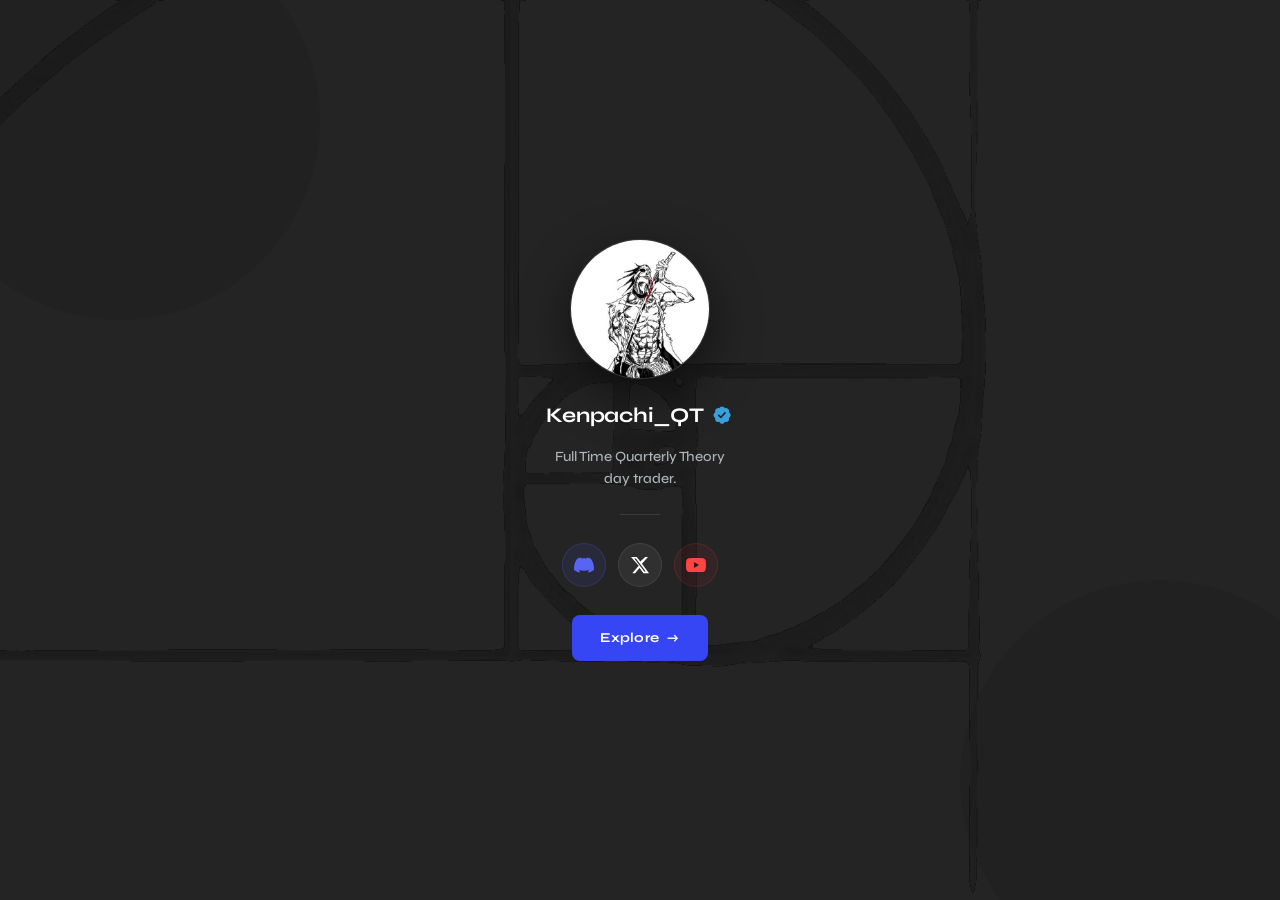
==== index.html @ 4893d938 "Initial commit — Kenpachi Trades website" ====
<!DOCTYPE html>
<html lang="en">
<head>
  <meta charset="UTF-8" />
  <meta name="viewport" content="width=device-width, initial-scale=1.0" />
  <title>Kenpachi Trades</title>
  <link rel="stylesheet" href="syle.css" />
  <link href="https://fonts.googleapis.com/css2?family=Syne:wght@400;500;600;700;800&display=swap" rel="stylesheet" />
  <style>
    /* ===== SPLASH SCREEN ===== */
    body { padding-top: 0; }

    .splash {
      position: fixed;
      inset: 0;
      z-index: 1000;
      background-color: var(--bg);
      display: flex;
      flex-direction: column;
      align-items: center;
      justify-content: center;
      gap: 0;
    }

    .splash-bg {
      position: absolute;
      inset: 0;
      background-image: url('images/fibonacci.png');
      background-size: cover;
      background-position: center;
      background-repeat: no-repeat;
      opacity: 0.12;
      pointer-events: none;
    }

    .splash-inner {
      display: flex;
      flex-direction: column;
      align-items: center;
      gap: 20px;
      opacity: 0;
      transform: translateY(50px);
      transition: opacity 0.8s cubic-bezier(0.4,0,0.2,1), transform 0.8s cubic-bezier(0.4,0,0.2,1);
    }
    .splash-inner.visible {
      opacity: 1;
      transform: translateY(0);
    }

    .splash-avatar {
      width: 140px;
      height: 140px;
      border-radius: 50%;
      overflow: hidden;
      background: var(--bg3);
      border: 1px solid var(--border);
      box-shadow: 0 16px 48px rgba(0,0,0,0.5);
      display: flex;
      align-items: center;
      justify-content: center;
      flex-shrink: 0;
    }
    .splash-avatar img {
      width: 100%;
      height: 100%;
      object-fit: cover;
    }
    .splash-avatar.no-img::after {
      content: 'K';
      font-size: 3rem;
      font-weight: 700;
      color: var(--blue-bright);
    }

    .splash-name {
      display: flex;
      align-items: center;
      gap: 8px;
      font-size: 1.3rem;
      font-weight: 700;
      color: var(--text);
      letter-spacing: -0.01em;
    }
    .splash-name .verified {
      width: 22px;
      height: 22px;
      background: var(--blue);
      color: #fff;
      font-size: 0.68rem;
      font-weight: 700;
      border-radius: 50%;
      display: inline-flex;
      align-items: center;
      justify-content: center;
      flex-shrink: 0;
    }

    .splash-bio {
      font-size: 0.88rem;
      color: var(--text-muted);
      text-align: center;
      line-height: 1.55;
      margin-top: -6px;
    }

    .splash-socials {
      display: flex;
      gap: 12px;
      align-items: center;
      justify-content: center;
      margin-top: 4px;
    }
    .splash-socials .social-icon {
      width: 44px;
      height: 44px;
      border-radius: 50%;
      display: flex;
      align-items: center;
      justify-content: center;
      transition: all 0.2s cubic-bezier(0.4,0,0.2,1);
    }
    .splash-socials .social-icon:hover { transform: translateY(-3px); }
    .splash-socials .social-icon--discord {
      color: #5865F2;
      background: rgba(88,101,242,0.1);
      border: 1px solid rgba(88,101,242,0.2);
    }
    .splash-socials .social-icon--discord:hover {
      background: rgba(88,101,242,0.2);
      border-color: #5865F2;
      box-shadow: 0 4px 16px rgba(88,101,242,0.3);
    }
    .splash-socials .social-icon--x {
      color: #fff;
      background: rgba(255,255,255,0.06);
      border: 1px solid rgba(255,255,255,0.08);
    }
    .splash-socials .social-icon--x:hover {
      background: rgba(255,255,255,0.1);
      border-color: rgba(255,255,255,0.18);
    }
    .splash-socials .social-icon--yt {
      color: #ff4444;
      background: rgba(255,60,60,0.07);
      border: 1px solid rgba(255,60,60,0.15);
    }
    .splash-socials .social-icon--yt:hover {
      background: rgba(255,60,60,0.14);
      border-color: #ff4444;
      box-shadow: 0 4px 16px rgba(255,60,60,0.2);
    }

    .splash-divider {
      width: 40px;
      height: 1px;
      background: var(--border);
      margin: 4px 0;
    }

    .splash-enter {
      display: inline-flex;
      align-items: center;
      gap: 8px;
      font-family: var(--font);
      font-size: 0.85rem;
      font-weight: 700;
      color: #fff;
      background: var(--blue);
      border: none;
      border-radius: var(--radius);
      padding: 12px 28px;
      cursor: pointer;
      transition: all 0.2s cubic-bezier(0.4,0,0.2,1);
      letter-spacing: 0.02em;
      text-decoration: none;
      margin-top: 8px;
    }
    .splash-enter:hover {
      background: var(--blue-bright);
      transform: translateY(-1px);
      box-shadow: 0 6px 24px rgba(54,70,245,0.45);
    }
    .splash-enter::after { content: '→'; transition: transform 0.2s; }
    .splash-enter:hover::after { transform: translateX(4px); }

    /* Circles decoration like QTI */
    .splash-circles {
      position: absolute;
      pointer-events: none;
      opacity: 0.06;
    }
    .splash-circles.top-left {
      top: -80px;
      left: -80px;
      width: 400px;
      height: 400px;
    }
    .splash-circles.bottom-right {
      bottom: -80px;
      right: -80px;
      width: 400px;
      height: 400px;
    }
    .splash-circles svg circle {
      fill: none;
      stroke: var(--blue);
      stroke-width: 1;
    }
  </style>
</head>
<body>

  <!-- NAV -->
  <header class="nav">
    <div class="container nav-inner">
      <a href="index.html" class="logo">
        <img src="images/logo.png" alt="Kenpachi Trades Logo" class="logo-img" />
        Kenpachi Trades
      </a>
      <nav class="nav-links">
        <a href="prop-firms.html">Save On Prop Firms</a>
        <a href="indicators.html">Indicators</a>
        <a href="premium.html" class="nav-cta">Premium Access</a>
      </nav>
      <button class="burger" id="burger">&#9776;</button>
    </div>
    <div class="mobile-menu" id="mobileMenu">
      <a href="prop-firms.html">Save On Prop Firms</a>
      <a href="indicators.html">Indicators</a>
      <a href="premium.html">Premium Access</a>
    </div>
  </header>

  <!-- SPLASH -->
  <div class="splash" id="splash">
    <div class="splash-bg"></div>
    <!-- Decorative circles -->
    <svg class="splash-circles top-left" viewBox="0 0 400 400" xmlns="http://www.w3.org/2000/svg">
      <circle cx="200" cy="200" r="80"/>
      <circle cx="200" cy="200" r="120"/>
      <circle cx="200" cy="200" r="160"/>
      <circle cx="200" cy="200" r="200"/>
    </svg>
    <svg class="splash-circles bottom-right" viewBox="0 0 400 400" xmlns="http://www.w3.org/2000/svg">
      <circle cx="200" cy="200" r="80"/>
      <circle cx="200" cy="200" r="120"/>
      <circle cx="200" cy="200" r="160"/>
      <circle cx="200" cy="200" r="200"/>
    </svg>

    <div class="splash-inner" id="splashInner">

      <div class="splash-avatar" id="splashAvatar">
        <img src="images/avatar.png" alt="Kenpachi_QT"
             onerror="this.style.display='none';document.getElementById('splashAvatar').classList.add('no-img')" />
      </div>

      <div class="splash-name">
        Kenpachi_QT
        <svg width="22" height="22" viewBox="0 0 24 24" xmlns="http://www.w3.org/2000/svg" style="flex-shrink:0">
          <path d="M20.396 11c-.018-.646-.215-1.275-.57-1.816-.354-.54-.852-.972-1.438-1.246.223-.607.27-1.264.14-1.897-.131-.634-.437-1.218-.882-1.687-.47-.445-1.053-.75-1.687-.882-.633-.13-1.29-.083-1.897.14-.273-.587-.704-1.086-1.245-1.44S11.647 1.62 11 1.604c-.646.017-1.273.213-1.813.568s-.969.854-1.24 1.44c-.608-.223-1.267-.272-1.902-.14-.635.13-1.22.436-1.69.882-.445.47-.749 1.055-.878 1.688-.13.633-.08 1.29.144 1.896-.587.274-1.087.705-1.443 1.246-.356.54-.555 1.17-.574 1.817.02.647.218 1.276.574 1.817.356.540.856.972 1.443 1.245-.224.606-.274 1.263-.144 1.896.13.634.433 1.218.877 1.688.47.443 1.054.747 1.687.878.633.132 1.29.084 1.897-.136.274.586.705 1.084 1.246 1.439.54.354 1.17.551 1.816.569.647-.016 1.276-.213 1.817-.567s.972-.854 1.245-1.44c.604.239 1.266.296 1.903.164.636-.132 1.22-.447 1.68-.907.46-.46.776-1.044.908-1.681s.075-1.299-.165-1.903c.586-.274 1.084-.705 1.44-1.246.353-.54.551-1.17.568-1.816zM9.662 14.85l-3.429-3.428 1.293-1.302 2.072 2.072 4.4-4.794 1.347 1.246z" fill="#3b9edd"/>
        </svg>
      </div>

      <div class="splash-bio">
        Full Time Quarterly Theory<br>day trader.
      </div>

      <div class="splash-divider"></div>

      <div class="splash-socials">
        <a href="https://discord.com/invite/soulsocietydivision" target="_blank" class="social-icon social-icon--discord" aria-label="Discord">
          <svg width="20" height="20" viewBox="0 0 24 24" fill="currentColor"><path d="M20.317 4.37a19.791 19.791 0 0 0-4.885-1.515.074.074 0 0 0-.079.037c-.21.375-.444.864-.608 1.25a18.27 18.27 0 0 0-5.487 0 12.64 12.64 0 0 0-.617-1.25.077.077 0 0 0-.079-.037A19.736 19.736 0 0 0 3.677 4.37a.07.07 0 0 0-.032.027C.533 9.046-.32 13.58.099 18.057a.082.082 0 0 0 .031.057 19.9 19.9 0 0 0 5.993 3.03.078.078 0 0 0 .084-.028 14.09 14.09 0 0 0 1.226-1.994.076.076 0 0 0-.041-.106 13.107 13.107 0 0 1-1.872-.892.077.077 0 0 1-.008-.128 10.2 10.2 0 0 0 .372-.292.074.074 0 0 1 .077-.01c3.928 1.793 8.18 1.793 12.062 0a.074.074 0 0 1 .078.01c.12.098.246.198.373.292a.077.077 0 0 1-.006.127 12.299 12.299 0 0 1-1.873.892.077.077 0 0 0-.041.107c.36.698.772 1.362 1.225 1.993a.076.076 0 0 0 .084.028 19.839 19.839 0 0 0 6.002-3.03.077.077 0 0 0 .032-.054c.5-5.177-.838-9.674-3.549-13.66a.061.061 0 0 0-.031-.03z"/></svg>
        </a>
        <a href="https://x.com/kenpachit_qt" target="_blank" class="social-icon social-icon--x" aria-label="X / Twitter">
          <svg width="20" height="20" viewBox="0 0 24 24" fill="currentColor"><path d="M18.244 2.25h3.308l-7.227 8.26 8.502 11.24H16.17l-4.714-6.231-5.401 6.231H2.748l7.73-8.835L1.254 2.25H8.08l4.258 5.63 5.906-5.63zm-1.161 17.52h1.833L7.084 4.126H5.117z"/></svg>
        </a>
        <a href="https://youtube.com/@kenpachi_qt" target="_blank" class="social-icon social-icon--yt" aria-label="YouTube">
          <svg width="20" height="20" viewBox="0 0 24 24" fill="currentColor"><path d="M23.498 6.186a3.016 3.016 0 0 0-2.122-2.136C19.505 3.545 12 3.545 12 3.545s-7.505 0-9.377.505A3.017 3.017 0 0 0 .502 6.186C0 8.07 0 12 0 12s0 3.93.502 5.814a3.016 3.016 0 0 0 2.122 2.136c1.871.505 9.376.505 9.376.505s7.505 0 9.377-.505a3.015 3.015 0 0 0 2.122-2.136C24 15.93 24 12 24 12s0-3.93-.502-5.814zM9.545 15.568V8.432L15.818 12l-6.273 3.568z"/></svg>
        </a>
      </div>

      <a href="premium.html" class="splash-enter">Explore</a>

    </div>
  </div>

  <script>
    // Burger (kept for other pages)
    const burger = document.getElementById('burger');
    const menu = document.getElementById('mobileMenu');
    if (burger) burger.addEventListener('click', () => menu.classList.toggle('open'));

    // Trigger splash animation after tiny delay
    requestAnimationFrame(() => {
      setTimeout(() => {
        document.getElementById('splashInner').classList.add('visible');
      }, 80);
    });
  </script>
</body>
</html>
---- syle.css ----
/* ===== PROMO TICKER ===== */
.promo-ticker { width: 100%; background: #6c63ff; overflow: hidden; white-space: nowrap; padding: 8px 0; position: relative; z-index: 1001; }
.promo-ticker-track { display: inline-flex; animation: ticker-scroll 28s linear infinite; }
.promo-ticker-track:hover { animation-play-state: paused; }
.promo-ticker-track span { display: inline-block; padding: 0 48px; font-size: 0.82rem; font-weight: 700; color: #fff; letter-spacing: 0.04em; text-transform: uppercase; }
.promo-ticker-track span::before { content: '🔥'; margin-right: 10px; }
@keyframes ticker-scroll { 0% { transform: translateX(0); } 100% { transform: translateX(-50%); } }

/* ===== RESET ===== */
*, *::before, *::after { box-sizing: border-box; margin: 0; padding: 0; }

:root {
  --bg:           #151515;
  --bg2:          #1a1a1a;
  --bg3:          #202020;
  --bg4:          #282828;
  --nav-bg:       #0f0f0f;
  --blue:         #3646f5;
  --blue-dim:     #2538e0;
  --blue-bright:  #5566ff;
  --blue-light:   #e8edff;
  --blue-glow:    rgba(54,70,245,0.1);
  --blue-line:    rgba(54,70,245,0.3);
  --green:        #0b9524;
  --green-light:  #ecfdf3;
  --text:         #ffffff;
  --text-dim:     #d6d6d6;
  --text-muted:   #aeb4b7;
  --border:       rgba(255,255,255,0.1);
  --border2:      rgba(255,255,255,0.07);
  --radius:       8px;
  --radius-lg:    12px;
  --radius-xl:    16px;
  --font:         'Syne', sans-serif;
  --nav-h:        68px;
  --ease:         cubic-bezier(0.4,0,0.2,1);
}

/* ===== KEYFRAMES ===== */
@keyframes glow-pulse {
  0%, 100% { box-shadow: 0 0 20px rgba(54,70,245,0.25), 0 4px 20px rgba(0,0,0,0.4); }
  50%       { box-shadow: 0 0 48px rgba(54,70,245,0.55), 0 4px 20px rgba(0,0,0,0.4); }
}
@keyframes shimmer {
  0%   { background-position: -200% center; }
  100% { background-position:  200% center; }
}
@keyframes gradient-x {
  0%, 100% { background-position: 0% 50%; }
  50%       { background-position: 100% 50%; }
}
@keyframes float {
  0%, 100% { transform: translateY(0); }
  50%       { transform: translateY(-8px); }
}

html { scroll-behavior: smooth; }

body {
  background: var(--bg);
  color: var(--text);
  font-family: var(--font);
  font-size: 1rem;
  font-weight: 500;
  line-height: 1.6;
  overflow-x: hidden;
  padding-top: var(--nav-h);
  -webkit-font-smoothing: antialiased;
  -moz-osx-font-smoothing: grayscale;
}

a { text-decoration: none; color: inherit; }

.container {
  max-width: 1280px;
  margin: 0 auto;
  padding: 0 40px;
}

/* ===== SCROLL ANIMATIONS ===== */
.reveal {
  opacity: 0;
  transform: translateY(28px);
  transition: opacity 0.65s var(--ease), transform 0.65s var(--ease);
}
.reveal.visible { opacity: 1; transform: translateY(0); }

.reveal-left {
  opacity: 0;
  transform: translateX(-36px);
  transition: opacity 0.65s var(--ease), transform 0.65s var(--ease);
}
.reveal-left.visible { opacity: 1; transform: translateX(0); }

.reveal-right {
  opacity: 0;
  transform: translateX(36px);
  transition: opacity 0.65s var(--ease), transform 0.65s var(--ease);
}
.reveal-right.visible { opacity: 1; transform: translateX(0); }

.reveal-delay-1 { transition-delay: 0.08s; }
.reveal-delay-2 { transition-delay: 0.16s; }
.reveal-delay-3 { transition-delay: 0.24s; }
.reveal-delay-4 { transition-delay: 0.32s; }
.reveal-delay-5 { transition-delay: 0.40s; }
.reveal-delay-6 { transition-delay: 0.48s; }

/* ===== LOGO ===== */
.logo-img {
  width: 48px;
  height: 48px;
  border-radius: 50%;
  object-fit: cover;
  flex-shrink: 0;
  transition: transform 0.3s var(--ease);
}
.logo:hover .logo-img { transform: scale(1.06); }

/* ===== BUTTONS ===== */
.btn {
  display: inline-flex;
  align-items: center;
  gap: 8px;
  font-family: var(--font);
  font-weight: 700;
  font-size: 0.9rem;
  letter-spacing: 0.01em;
  border-radius: var(--radius);
  padding: 12px 28px;
  cursor: pointer;
  transition: all 0.2s var(--ease);
  border: none;
  white-space: nowrap;
}

.btn-primary {
  background: var(--blue);
  color: #fff;
  box-shadow: 0 2px 12px rgba(54,70,245,0.35);
}
.btn-primary:hover {
  background: var(--blue-bright);
  transform: translateY(-1px);
  box-shadow: 0 6px 24px rgba(54,70,245,0.5);
}

.btn-ghost {
  background: transparent;
  color: #fff;
  border: 1px solid var(--border);
}
.btn-ghost:hover {
  background: rgba(255,255,255,0.05);
  border-color: rgba(255,255,255,0.2);
  transform: translateY(-1px);
}

.btn-dark {
  background: var(--bg3);
  color: var(--text);
  border: 1px solid var(--border2);
}
.btn-dark:hover {
  background: var(--bg4);
  border-color: var(--border);
  transform: translateY(-1px);
}

.btn-white {
  background: #fff;
  color: var(--bg);
  font-weight: 700;
}
.btn-white:hover {
  background: #f0f0f0;
  transform: translateY(-1px);
}

.btn-sm   { padding: 8px 18px; font-size: 0.82rem; }
.btn-block { width: 100%; justify-content: center; }

/* ===== NAV ===== */
.nav {
  position: fixed;
  top: 0; left: 0; right: 0;
  z-index: 200;
  height: var(--nav-h);
  display: flex;
  align-items: center;
  background: rgba(15,15,15,0.95);
  backdrop-filter: blur(20px);
  -webkit-backdrop-filter: blur(20px);
  border-bottom: 1px solid var(--border2);
  transition: background 0.3s;
}
.nav-inner {
  display: flex;
  align-items: center;
  justify-content: space-between;
  width: 100%;
}
.logo {
  display: flex;
  align-items: center;
  gap: 12px;
  font-size: 1.1rem;
  font-weight: 700;
  color: var(--text);
  letter-spacing: -0.01em;
}
.nav-links {
  display: flex;
  align-items: center;
  gap: 4px;
}
.nav-links a {
  font-size: 0.88rem;
  font-weight: 500;
  color: var(--text-muted);
  padding: 8px 14px;
  border-radius: var(--radius);
  transition: all 0.2s var(--ease);
}
.nav-links a:hover { color: var(--text); background: rgba(255,255,255,0.05); }
.nav-links a.active { color: var(--text); }
.nav-links .nav-cta {
  background: var(--blue);
  color: #fff !important;
  font-weight: 700;
  padding: 9px 20px;
  margin-left: 8px;
  border-radius: var(--radius);
}
.nav-links .nav-cta:hover {
  background: var(--blue-bright);
  transform: translateY(-1px);
  box-shadow: 0 4px 20px rgba(54,70,245,0.45);
}

.burger {
  display: none;
  background: none;
  border: 1px solid var(--border2);
  color: var(--text-muted);
  width: 38px; height: 38px;
  border-radius: var(--radius);
  font-size: 1rem;
  cursor: pointer;
  align-items: center;
  justify-content: center;
  transition: all 0.2s;
}
.burger:hover { border-color: var(--border); color: var(--text); }

.mobile-menu {
  display: none;
  flex-direction: column;
  background: rgba(15,15,15,0.98);
  backdrop-filter: blur(20px);
  border-bottom: 1px solid var(--border2);
  position: fixed;
  top: var(--nav-h); left: 0; right: 0;
  z-index: 199;
}
.mobile-menu.open { display: flex; }
.mobile-menu a {
  padding: 14px 28px;
  font-size: 0.92rem;
  color: var(--text-muted);
  border-bottom: 1px solid var(--border2);
  transition: all 0.18s;
}
.mobile-menu a:hover { color: var(--text); background: rgba(255,255,255,0.03); }

/* ===== ACCENT LINE ===== */
.accent-line {
  height: 1px;
  background: linear-gradient(90deg, transparent, var(--blue), var(--blue-bright), var(--blue), transparent);
  background-size: 200% 100%;
  animation: gradient-x 4s ease-in-out infinite;
}

/* ===== STATS BAR ===== */
.stats-bar {
  background: var(--bg2);
  border-bottom: 1px solid var(--border2);
  display: flex;
}
.stat-item {
  flex: 1;
  padding: 20px 24px;
  border-right: 1px solid var(--border2);
  display: flex;
  flex-direction: column;
  align-items: center;
  gap: 4px;
}
.stat-item:last-child { border-right: none; }
.stat-value {
  font-size: 1.65rem;
  font-weight: 700;
  color: var(--text);
  letter-spacing: -0.03em;
  line-height: 1;
}
.stat-label {
  font-size: 0.68rem;
  color: var(--text-muted);
  font-weight: 500;
  letter-spacing: 0.08em;
  text-transform: uppercase;
}

/* ===== PAGE HERO ===== */
.page-hero {
  background: var(--bg);
  padding: 72px 0 60px;
  position: relative;
  overflow: hidden;
}
.page-hero::after {
  content: '';
  position: absolute;
  bottom: 0; left: 0; right: 0; height: 1px;
  background: var(--border2);
}
.page-hero .label { margin-bottom: 16px; }
.page-hero h1 {
  font-size: clamp(2rem, 4vw, 3rem);
  font-weight: 700;
  color: var(--text);
  letter-spacing: -0.02em;
  line-height: 1.1;
  margin-bottom: 16px;
}
.page-hero h1 em { color: var(--blue-bright); font-style: normal; }
.page-hero p {
  font-size: 1rem;
  color: var(--text-muted);
  max-width: 520px;
  line-height: 1.75;
}

/* ===== HOME HERO ===== */
.home-main { width: 100%; }

.home-hero {
  display: flex;
  align-items: center;
  gap: 24px;
  width: 100%;
  padding: 28px 40px 20px;
}
.hero-video-wrap { flex: 1; min-width: 0; }

.slideshow {
  position: relative;
  width: 100%;
  aspect-ratio: 16 / 9;
  border-radius: var(--radius-lg);
  overflow: hidden;
  background: var(--bg2);
  border: 1px solid var(--border2);
  box-shadow: 0 24px 64px rgba(0,0,0,0.5);
  transition: box-shadow 0.4s var(--ease);
}
.slideshow:hover {
  box-shadow: 0 32px 80px rgba(0,0,0,0.65);
  border-color: var(--border);
}
.slides { position: relative; width: 100%; height: 100%; }
.slide {
  position: absolute; inset: 0;
  width: 100%; height: 100%;
  object-fit: cover;
  opacity: 0;
  transition: opacity 0.85s var(--ease);
  pointer-events: none;
}
.slide:first-child, .slide.active { opacity: 1; pointer-events: auto; }

.slide-btn {
  position: absolute;
  top: 50%; transform: translateY(-50%);
  background: rgba(15,15,15,0.8);
  backdrop-filter: blur(8px);
  border: 1px solid var(--border);
  color: var(--text);
  font-size: 1.6rem;
  width: 44px; height: 44px;
  border-radius: 50%;
  cursor: pointer;
  display: flex; align-items: center; justify-content: center;
  transition: all 0.2s var(--ease);
  z-index: 2;
  opacity: 0;
}
.slideshow:hover .slide-btn { opacity: 1; }
.slide-btn:hover {
  background: var(--blue);
  border-color: var(--blue);
  transform: translateY(-50%) scale(1.08);
}
.slide-btn.prev { left: 14px; }
.slide-btn.next { right: 14px; }

.slide-dots {
  position: absolute;
  bottom: 14px; left: 50%;
  transform: translateX(-50%);
  display: flex; gap: 6px; z-index: 2;
}
.dot {
  width: 7px; height: 7px;
  border-radius: 4px;
  background: rgba(255,255,255,0.2);
  cursor: pointer;
  transition: background 0.25s, width 0.3s var(--ease);
}
.dot.active { background: var(--blue-bright); width: 20px; }

/* PROFILE CARD */
.hero-profile {
  flex: 0 0 clamp(200px, 28%, 320px);
  display: flex;
  flex-direction: column;
  align-items: center;
  justify-content: center;
  gap: 14px;
}
.profile-avatar {
  width: min(85%, 240px);
  aspect-ratio: 1 / 1;
  height: auto;
  border-radius: 50%;
  overflow: hidden;
  background: var(--bg3);
  border: 1px solid var(--border);
  box-shadow: 0 16px 48px rgba(0,0,0,0.5);
  display: flex; align-items: center; justify-content: center;
  transition: box-shadow 0.4s, transform 0.4s, border-color 0.3s;
}
.hero-profile:hover .profile-avatar {
  transform: scale(1.03) translateY(-4px);
  border-color: var(--blue);
  box-shadow: 0 24px 64px rgba(0,0,0,0.6), 0 0 0 3px rgba(54,70,245,0.2);
}
.profile-avatar img { width: 100%; height: 100%; object-fit: cover; }
.profile-avatar.avatar-placeholder::after {
  content: 'K';
  font-size: 3.5rem;
  font-weight: 700;
  color: var(--blue-bright);
}
.profile-name {
  font-size: 1rem;
  font-weight: 700;
  color: var(--text);
  text-align: center;
  display: flex; align-items: center; gap: 8px;
}
.verified {
  display: inline-flex; align-items: center; justify-content: center;
  width: 20px; height: 20px;
  background: var(--blue);
  color: #fff;
  font-size: 0.65rem; font-weight: 700;
  border-radius: 50%; flex-shrink: 0;
}
.profile-bio {
  font-size: 0.82rem;
  color: var(--text-muted);
  text-align: center;
  line-height: 1.5;
}
.profile-socials {
  display: flex; gap: 10px;
  align-items: center; justify-content: center;
  margin-top: 4px;
}
.social-icon {
  width: 38px; height: 38px;
  border-radius: 50%;
  display: flex; align-items: center; justify-content: center;
  transition: all 0.22s var(--ease);
}
.social-icon:hover { transform: translateY(-3px); }
.social-icon--discord { color: #5865F2; background: rgba(88,101,242,0.1); border: 1px solid rgba(88,101,242,0.2); }
.social-icon--discord:hover { background: rgba(88,101,242,0.2); border-color: #5865F2; box-shadow: 0 4px 16px rgba(88,101,242,0.3); }
.social-icon--x { color: #fff; background: rgba(255,255,255,0.06); border: 1px solid var(--border2); }
.social-icon--x:hover { background: rgba(255,255,255,0.1); border-color: var(--border); }
.social-icon--yt { color: #ff4444; background: rgba(255,60,60,0.07); border: 1px solid rgba(255,60,60,0.15); }
.social-icon--yt:hover { background: rgba(255,60,60,0.14); border-color: #ff4444; box-shadow: 0 4px 16px rgba(255,60,60,0.2); }

/* HOME BELOW */
.home-below {
  display: flex;
  width: 100%;
  padding: 0 40px;
  gap: 40px;
}
.home-below-left {
  flex: 1; min-width: 0;
  display: flex; flex-direction: column;
  align-items: flex-start;
  gap: 22px;
  padding: 20px 0 40px;
}
.home-below-right { flex: 0 0 clamp(200px, 28%, 320px); }

.btn-cta {
  font-size: 0.95rem;
  padding: 14px 36px;
  border-radius: var(--radius);
  font-weight: 700;
  letter-spacing: 0.01em;
  background: var(--blue);
  color: #fff;
  box-shadow: 0 4px 20px rgba(54,70,245,0.35);
  transition: all 0.2s var(--ease);
  display: inline-flex; align-items: center; gap: 10px;
  align-self: center;
  border: none;
}
.btn-cta::after { content: '→'; font-size: 1rem; transition: transform 0.2s; }
.btn-cta:hover {
  background: var(--blue-bright);
  box-shadow: 0 8px 32px rgba(54,70,245,0.5);
  transform: translateY(-1px);
}
.btn-cta:hover::after { transform: translateX(4px); }

/* APPLY FORM */
.apply-block { width: 100%; display: flex; flex-direction: column; align-items: flex-start; }
.apply-label {
  font-size: 0.68rem; font-weight: 700;
  letter-spacing: 0.12em; text-transform: uppercase;
  color: var(--blue-bright); margin-bottom: 8px; display: block;
}
.apply-title {
  font-size: 1.25rem; font-weight: 700;
  color: var(--text); letter-spacing: -0.02em;
  margin-bottom: 4px; line-height: 1.2;
}
.apply-sub { font-size: 0.85rem; color: var(--text-muted); margin-bottom: 16px; }
.apply-form {
  display: flex;
  max-width: 440px;
  border: 1px solid var(--border2);
  border-radius: var(--radius);
  overflow: hidden;
  background: var(--bg2);
  transition: border-color 0.2s, box-shadow 0.2s;
}
.apply-form:focus-within {
  border-color: rgba(54,70,245,0.5);
  box-shadow: 0 0 0 3px rgba(54,70,245,0.08);
}
.apply-input {
  flex: 1; background: transparent; border: none;
  padding: 13px 16px; font-size: 0.875rem;
  font-family: var(--font); color: var(--text); outline: none;
}
.apply-input::placeholder { color: var(--text-muted); }
.apply-form .btn {
  border-radius: 0; padding: 13px 20px; font-size: 0.875rem;
  background: var(--blue);
  color: #fff; border: none; font-weight: 700;
}
.apply-form .btn:hover { background: var(--blue-bright); transform: none; box-shadow: none; }

/* REVIEWS */
.home-reviews { padding: 8px 0 64px; }
.reviews-track {
  display: flex; gap: 12px;
  padding: 0 40px;
  overflow-x: auto;
  scrollbar-width: none; -ms-overflow-style: none;
  scroll-snap-type: x mandatory;
}
.reviews-track::-webkit-scrollbar { display: none; }
.review-card {
  flex-shrink: 0; width: 240px;
  background: var(--bg2);
  border: 1px solid var(--border2);
  border-radius: var(--radius);
  padding: 20px 18px;
  scroll-snap-align: start;
  transition: all 0.2s var(--ease);
}
.review-card:hover {
  border-color: var(--border);
  transform: translateY(-3px);
  box-shadow: 0 12px 40px rgba(0,0,0,0.4);
}
.review-stars { color: var(--blue-bright); font-size: 0.82rem; margin-bottom: 10px; letter-spacing: 1px; }
.review-card p { font-size: 0.82rem; color: var(--text-dim); line-height: 1.65; margin-bottom: 12px; }
.review-author { font-size: 0.76rem; color: var(--text-muted); font-weight: 600; }

/* ===== SECTION BASE ===== */
.section { padding: 88px 0; }
.section-dark { background: var(--bg2); }
.section-head { margin-bottom: 52px; }
.section-head.center { text-align: center; }
.section-head.center p { margin: 0 auto; }
.section-head h2 {
  font-size: clamp(1.9rem, 3.5vw, 2.6rem);
  font-weight: 700;
  letter-spacing: -0.02em;
  color: var(--text);
  margin-bottom: 12px;
  line-height: 1.15;
}
.section-head h2 em { color: var(--blue-bright); font-style: normal; }
.section-head p { color: var(--text-muted); font-size: 1rem; max-width: 520px; line-height: 1.75; }

.label {
  display: inline-block;
  font-size: 0.68rem; font-weight: 700;
  letter-spacing: 0.12em; text-transform: uppercase;
  color: var(--blue-bright);
  background: var(--blue-glow);
  border: 1px solid var(--blue-line);
  padding: 4px 12px; border-radius: var(--radius);
  margin-bottom: 16px;
}
.divider {
  height: 1px;
  background: var(--border2);
}

/* ===== PROP FIRMS ===== */
.firms-grid {
  display: grid;
  grid-template-columns: repeat(auto-fill, minmax(320px, 1fr));
  gap: 16px;
}
.firm-card {
  background: var(--bg2);
  border: 1px solid var(--border2);
  border-radius: var(--radius-lg);
  padding: 28px;
  position: relative;
  transition: all 0.25s var(--ease);
}
.firm-card:hover {
  border-color: var(--border);
  transform: translateY(-4px);
  box-shadow: 0 20px 56px rgba(0,0,0,0.5);
}
.firm-card.top {
  border-color: rgba(54,70,245,0.3);
  box-shadow: 0 0 0 1px rgba(54,70,245,0.08);
}
.firm-card.top:hover {
  box-shadow: 0 20px 56px rgba(0,0,0,0.5), 0 0 0 1px rgba(54,70,245,0.2);
}
.firm-rank {
  position: absolute; top: 20px; right: 20px;
  font-size: 0.65rem; font-weight: 700;
  letter-spacing: 0.08em; text-transform: uppercase;
  color: var(--blue-bright); background: var(--blue-glow);
  border: 1px solid var(--blue-line); padding: 3px 10px; border-radius: var(--radius);
}
.firm-top {
  display: flex; align-items: flex-start;
  gap: 14px; margin-bottom: 20px; padding-right: 70px;
}
.firm-icon {
  width: 48px; height: 48px;
  background: var(--bg3);
  border: 1px solid var(--border);
  border-radius: var(--radius);
  display: flex; align-items: center; justify-content: center;
  font-size: 0.72rem; font-weight: 700; color: var(--blue-bright);
  flex-shrink: 0;
}
.firm-name { font-size: 1rem; font-weight: 700; color: var(--text); margin-bottom: 4px; }
.firm-stars { color: var(--blue-bright); font-size: 0.82rem; }
.firm-table { width: 100%; border-collapse: collapse; margin-bottom: 18px; }
.firm-table tr { border-bottom: 1px solid var(--border2); }
.firm-table tr:last-child { border-bottom: none; }
.firm-table td { padding: 9px 0; font-size: 0.83rem; }
.firm-table td:first-child { color: var(--text-muted); width: 55%; }
.firm-table td:last-child { color: var(--text); font-weight: 700; text-align: right; }
.code-box {
  display: flex; align-items: center; justify-content: space-between;
  background: var(--bg3);
  border: 1px dashed rgba(54,70,245,0.3);
  border-radius: var(--radius); padding: 10px 14px; margin-bottom: 14px;
  position: relative; overflow: hidden;
}
.code-box::after {
  content: '';
  position: absolute; inset: 0;
  background: linear-gradient(90deg, transparent 0%, rgba(54,70,245,0.04) 50%, transparent 100%);
  background-size: 200% 100%;
  animation: shimmer 3s ease-in-out infinite;
  pointer-events: none;
}
.code-box-label { font-size: 0.7rem; color: var(--text-muted); letter-spacing: 0.04em; }
.code-box-value { font-size: 0.88rem; font-weight: 700; color: var(--blue-bright); letter-spacing: 0.06em; }
.code-box-save {
  font-size: 0.75rem; color: #0b9524; font-weight: 700;
  background: rgba(11,149,36,0.08); border: 1px solid rgba(11,149,36,0.2);
  padding: 2px 8px; border-radius: var(--radius);
}

.compare-wrap {
  overflow-x: auto;
  border: 1px solid var(--border2);
  border-radius: var(--radius-lg);
  background: var(--bg2);
}
.compare-table { width: 100%; border-collapse: collapse; font-size: 0.85rem; min-width: 700px; }
.compare-table thead tr { background: var(--bg3); border-bottom: 1px solid var(--border2); }
.compare-table th { padding: 14px 20px; text-align: left; font-size: 0.67rem; font-weight: 700; letter-spacing: 0.1em; text-transform: uppercase; color: var(--text-muted); }
.compare-table td { padding: 13px 20px; border-bottom: 1px solid var(--border2); color: var(--text-dim); }
.compare-table td:first-child { font-weight: 600; color: var(--text); }
.compare-table tbody tr:last-child td { border-bottom: none; }
.compare-table tbody tr { transition: background 0.15s; }
.compare-table tbody tr:hover { background: var(--bg3); }
.compare-table .yes { color: #0b9524; }
.compare-table .no  { color: var(--text-muted); }

/* ===== INDICATORS ===== */
.indicators-grid { display: grid; grid-template-columns: repeat(auto-fill, minmax(280px, 1fr)); gap: 16px; }
.ind-card {
  background: var(--bg2);
  border: 1px solid var(--border2);
  border-radius: var(--radius-lg);
  padding: 30px 26px;
  display: flex; flex-direction: column;
  transition: all 0.25s var(--ease);
  position: relative; overflow: hidden;
}
.ind-card::before {
  content: '';
  position: absolute; top: 0; left: 0; right: 0;
  height: 2px;
  background: var(--blue);
  transform: scaleX(0); transform-origin: left;
  transition: transform 0.3s var(--ease);
}
.ind-card:hover::before { transform: scaleX(1); }
.ind-card:hover {
  border-color: var(--border);
  transform: translateY(-4px);
  box-shadow: 0 16px 48px rgba(0,0,0,0.5);
}
.ind-num { font-size: 0.65rem; font-weight: 700; letter-spacing: 0.12em; color: var(--text-muted); text-transform: uppercase; margin-bottom: 20px; }
.ind-card h3 { font-size: 1rem; font-weight: 700; color: var(--text); margin-bottom: 10px; }
.ind-card p { font-size: 0.875rem; color: var(--text-dim); line-height: 1.7; margin-bottom: 20px; flex: 1; }
.ind-tags { display: flex; flex-wrap: wrap; gap: 6px; margin-bottom: 24px; }
.ind-tags span {
  font-size: 0.68rem; font-weight: 600; letter-spacing: 0.04em; text-transform: uppercase;
  background: var(--bg3); border: 1px solid var(--border2); color: var(--text-muted);
  padding: 4px 10px; border-radius: var(--radius);
  transition: all 0.2s;
}
.ind-card:hover .ind-tags span { border-color: var(--blue-line); color: var(--blue-bright); background: var(--blue-glow); }

.access-banner {
  margin-top: 48px;
  background: var(--bg2);
  border: 1px solid var(--border2);
  border-radius: var(--radius-xl);
  padding: 44px 48px;
  display: flex; justify-content: space-between; align-items: center;
  gap: 32px; flex-wrap: wrap;
  position: relative; overflow: hidden;
}
.access-banner::before {
  content: '';
  position: absolute; inset: 0;
  background: radial-gradient(ellipse at 80% 50%, rgba(54,70,245,0.05) 0%, transparent 60%);
  pointer-events: none;
}
.access-banner .label { margin-bottom: 12px; }
.access-banner h3 { font-size: 1.4rem; font-weight: 700; color: var(--text); margin-bottom: 8px; letter-spacing: -0.02em; }
.access-banner p { color: var(--text-muted); font-size: 0.9rem; max-width: 380px; line-height: 1.7; }

/* ===== QUARTERLY THEORY ===== */
.qt-hero {
  background: var(--bg2);
  border: 1px solid var(--border2);
  border-radius: var(--radius-xl);
  padding: 48px 44px;
  margin-bottom: 40px;
  position: relative; overflow: hidden;
}
.qt-hero::before {
  content: 'QT';
  position: absolute; right: 40px; top: 50%;
  transform: translateY(-50%);
  font-size: 9rem; font-weight: 700;
  color: rgba(54,70,245,0.05);
  letter-spacing: -0.05em; pointer-events: none; line-height: 1;
}
.qt-hero h2 { font-size: 1.5rem; font-weight: 700; letter-spacing: -0.02em; margin-bottom: 12px; color: var(--text); }
.qt-hero p { color: var(--text-muted); font-size: 0.95rem; max-width: 560px; line-height: 1.75; }

.qt-modules { display: flex; flex-direction: column; gap: 2px; }
.qt-module {
  background: var(--bg2);
  border: 1px solid var(--border2);
  border-radius: 0;
  padding: 22px 28px;
  display: grid; grid-template-columns: 52px 1fr auto;
  align-items: center; gap: 24px;
  cursor: pointer;
  transition: all 0.2s var(--ease);
}
.qt-module:first-child { border-radius: var(--radius) var(--radius) 0 0; }
.qt-module:last-child { border-radius: 0 0 var(--radius) var(--radius); border-bottom: 1px solid var(--border2); }
.qt-module + .qt-module { border-top: none; }
.qt-module:hover { background: var(--bg3); border-color: var(--border); transform: translateX(3px); }
.qt-module-num { font-size: 1.3rem; font-weight: 700; color: var(--blue); opacity: 0.5; }
.qt-module-title { font-size: 0.95rem; font-weight: 600; color: var(--text); margin-bottom: 3px; }
.qt-module-desc { font-size: 0.8rem; color: var(--text-muted); }
.qt-badge { font-size: 0.65rem; font-weight: 700; letter-spacing: 0.06em; text-transform: uppercase; padding: 4px 11px; border-radius: var(--radius); white-space: nowrap; }
.badge-free { background: rgba(11,149,36,0.08); color: #0b9524; border: 1px solid rgba(11,149,36,0.2); }
.badge-premium { background: var(--blue-glow); color: var(--blue-bright); border: 1px solid var(--blue-line); }

/* ===== PREMIUM ===== */
.pricing-grid { display: grid; grid-template-columns: repeat(3,1fr); gap: 16px; align-items: start; }
.price-card {
  background: var(--bg2);
  border: 1px solid var(--border2);
  border-radius: var(--radius-xl);
  padding: 36px 30px;
  position: relative;
  transition: all 0.25s var(--ease);
}
.price-card:hover { transform: translateY(-5px); box-shadow: 0 24px 56px rgba(0,0,0,0.5); }
.price-card.featured {
  background: var(--bg);
  border-color: var(--blue);
  box-shadow: 0 0 0 1px rgba(54,70,245,0.15), 0 20px 56px rgba(0,0,0,0.4);
}
.price-card.featured:hover {
  box-shadow: 0 0 0 1px rgba(54,70,245,0.25), 0 28px 64px rgba(0,0,0,0.5);
}
.price-top-badge {
  position: absolute; top: -13px; left: 28px;
  background: var(--blue);
  color: #fff;
  font-size: 0.62rem; font-weight: 700; letter-spacing: 0.1em; text-transform: uppercase;
  padding: 4px 14px; border-radius: var(--radius);
}
.price-tier-name { font-size: 0.68rem; font-weight: 700; letter-spacing: 0.12em; text-transform: uppercase; color: var(--text-muted); margin-bottom: 10px; }
.price-amount { font-size: 3.2rem; font-weight: 700; color: var(--text); letter-spacing: -0.04em; line-height: 1; margin-bottom: 4px; }
.price-amount sup { font-size: 1.4rem; vertical-align: super; font-weight: 700; }
.price-period { font-size: 0.8rem; color: var(--text-muted); margin-bottom: 28px; }
.price-divider { height: 1px; background: var(--border2); margin-bottom: 24px; }
.price-features { list-style: none; display: flex; flex-direction: column; gap: 12px; margin-bottom: 30px; }
.price-features li { display: flex; align-items: flex-start; gap: 10px; font-size: 0.87rem; color: var(--text-dim); line-height: 1.5; }
.price-features li .check { color: #0b9524; flex-shrink: 0; font-size: 0.8rem; margin-top: 2px; }
.price-features li .cross { color: var(--text-muted); flex-shrink: 0; font-size: 0.8rem; margin-top: 2px; }
.price-features li.inactive { color: var(--text-muted); }

/* FAQ */
.faq-wrap { max-width: 680px; margin: 80px auto 0; }
.faq-item {
  background: var(--bg2);
  border: 1px solid var(--border2);
  border-bottom: none;
  padding: 22px 28px;
  transition: all 0.2s var(--ease);
}
.faq-item:first-child { border-radius: var(--radius) var(--radius) 0 0; }
.faq-item:last-child { border-bottom: 1px solid var(--border2); border-radius: 0 0 var(--radius) var(--radius); }
.faq-item:hover { background: var(--bg3); border-color: var(--border); }
.faq-q { font-size: 0.92rem; font-weight: 600; color: var(--text); margin-bottom: 8px; }
.faq-a { font-size: 0.84rem; color: var(--text-muted); line-height: 1.7; }

/* ===== MISC ===== */
.risk-note {
  background: var(--bg2);
  border: 1px solid var(--border2);
  border-left: 3px solid var(--blue);
  border-radius: 0 var(--radius) var(--radius) 0;
  padding: 14px 20px;
  font-size: 0.78rem; color: var(--text-muted);
  line-height: 1.6; margin-top: 32px;
}

/* ===== FOOTER ===== */
.footer {
  background: var(--nav-bg);
  border-top: 1px solid var(--border2);
  padding: 24px 0;
}
.footer-bottom {
  display: flex; justify-content: space-between;
  align-items: center; gap: 16px; flex-wrap: wrap;
}
.footer-copy { font-size: 0.78rem; color: var(--text-muted); }
.footer-disclaimer { font-size: 0.72rem; color: var(--text-muted); opacity: 0.6; max-width: 500px; text-align: right; line-height: 1.5; }

/* ===== RESPONSIVE ===== */
/* ===== TABLET (max 1024px) ===== */
@media (max-width: 1024px) {
  .pricing-grid { grid-template-columns: repeat(2, 1fr); }
  .firms-grid { grid-template-columns: 1fr; max-width: 600px; margin: 0 auto; }
  .home-hero { gap: 16px; padding: 24px 28px 16px; }
  .hero-profile { flex: 0 0 clamp(160px, 22%, 260px); }
}

/* ===== MOBILE (max 768px) ===== */
@media (max-width: 768px) {
  :root { --nav-h: 60px; }

  /* Nav */
  .nav-links { display: none; }
  .burger { display: flex; }
  .container { padding: 0 16px; }

  /* Ticker */
  .promo-ticker-track span { font-size: 0.74rem; padding: 0 28px; }

  /* Hero */
  .home-hero { flex-direction: column; padding: 20px 16px; gap: 16px; }
  .hero-video-wrap { width: 100%; }
  .hero-profile { flex-direction: column; flex: unset; width: 100%; align-items: center; }
  .profile-avatar { width: 160px; height: 160px; aspect-ratio: unset; }

  .home-below { flex-direction: column; padding: 0 16px; }
  .home-below-right { display: none; }
  .home-below-left { padding: 16px 0 28px; }
  .btn-cta { align-self: flex-start; }
  .apply-form { max-width: 100%; }
  .reviews-track { padding: 0 12px; }

  /* Sections */
  .section { padding: 48px 0; }
  .page-hero { padding: 40px 0 32px; }
  .page-hero h1 { font-size: clamp(1.6rem, 6vw, 2.4rem); }

  /* Pricing */
  .pricing-grid { grid-template-columns: 1fr; max-width: 420px; margin: 0 auto; }
  .price-amount { font-size: 2.6rem; }
  .price-card { padding: 28px 22px; }

  /* Prop Firms */
  .firms-grid { grid-template-columns: 1fr; }
  .firm-card { padding: 22px 18px; }
  .firm-table td { font-size: 0.78rem; padding: 8px 0; }
  .code-box { flex-wrap: wrap; gap: 10px; }

  /* Compare table */
  .compare-wrap { -webkit-overflow-scrolling: touch; }
  .compare-table { font-size: 0.78rem; }
  .compare-table th, .compare-table td { padding: 10px 12px; }

  /* Indicators */
  .indicators-grid { grid-template-columns: 1fr; }
  .ind-card { padding: 24px 18px; }
  .access-banner { flex-direction: column; align-items: flex-start; padding: 28px 20px; gap: 20px; }
  .access-banner h3 { font-size: 1.2rem; }

  /* QT */
  .qt-hero { padding: 32px 24px; }
  .qt-module { grid-template-columns: 44px 1fr; padding: 18px 16px; gap: 14px; }
  .qt-badge { display: none; }

  /* Stats */
  .stats-bar { flex-wrap: wrap; }
  .stat-item { flex: 0 0 50%; border-bottom: 1px solid var(--border2); }

  /* Footer */
  .footer-bottom { flex-direction: column; align-items: flex-start; gap: 10px; }
  .footer-disclaimer { text-align: left; max-width: 100%; font-size: 0.68rem; }
}

/* ===== SMALL PHONES (max 480px) ===== */
@media (max-width: 480px) {
  .container { padding: 0 12px; }
  .page-hero h1 { font-size: clamp(1.4rem, 7vw, 2rem); }
  .page-hero p { font-size: 0.88rem; }

  /* Nav */
  .logo { font-size: 0.95rem; gap: 8px; }
  .logo-img { width: 36px; height: 36px; }

  /* Ticker */
  .promo-ticker-track span { font-size: 0.68rem; padding: 0 20px; }

  /* Pricing */
  .price-card { padding: 24px 16px; }
  .price-amount { font-size: 2.2rem; }
  .price-features li { font-size: 0.82rem; }

  /* Prop firms */
  .firm-card { padding: 18px 14px; }
  .firm-table td { font-size: 0.74rem; }
  .code-box { padding: 10px 10px; }
  .code-box-value { font-size: 0.8rem; }

  /* Buttons */
  .btn { font-size: 0.84rem; padding: 10px 20px; }
  .btn-block { padding: 12px 20px; }

  /* Indicators slider */
  .ind-slider-track img { height: 160px; }

  /* FAQ */
  .faq-item { padding: 18px 16px; }
  .faq-q { font-size: 0.86rem; }

  /* Stats */
  .stat-item { flex: 0 0 100%; }
  .stat-value { font-size: 1.4rem; }
}
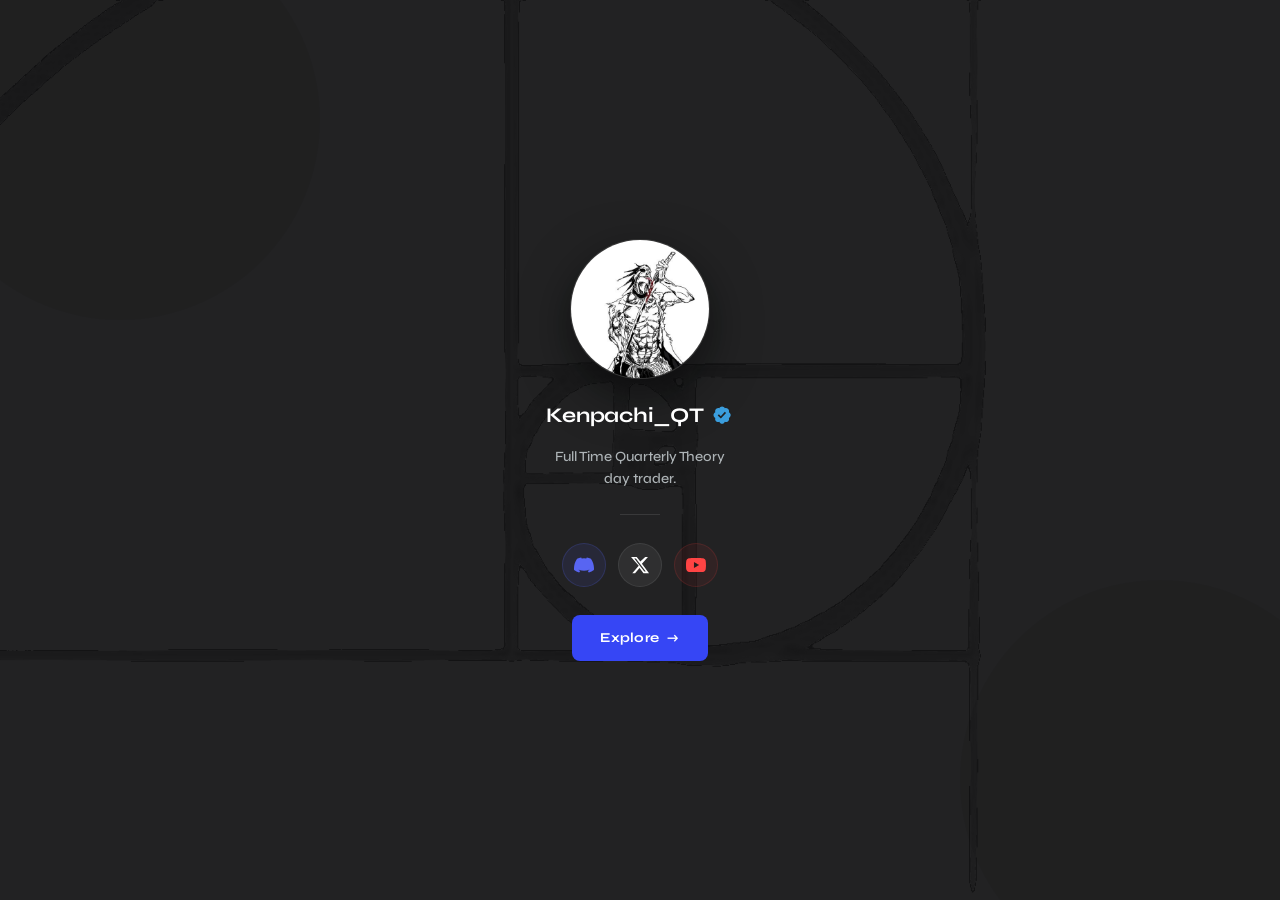
==== commit 9f73cd3d: "Add giveaway popup, SEO meta tags, fibonacci background, favicon, sound notification" ====
--- a/index.html
+++ b/index.html
@@ -3,12 +3,19 @@
 <head>
   <meta charset="UTF-8" />
   <meta name="viewport" content="width=device-width, initial-scale=1.0" />
-  <title>Kenpachi Trades</title>
+  <title>Kenpachi Trades — Quarterly Theory Trading Education</title>
+  <meta name="description" content="Kenpachi Trades — professional trading education platform. Learn Quarterly Theory, access custom TradingView indicators, and save on top prop firm challenges." />
+  <meta name="keywords" content="quarterly theory, trading education, prop firm, TradingView indicators, forex trading, kenpachi trades" />
+  <meta property="og:title" content="Kenpachi Trades" />
+  <meta property="og:description" content="Professional trading education. Quarterly Theory, custom indicators, and prop firm discounts." />
+  <meta property="og:url" content="https://kenpachitrades.com" />
+  <link rel="icon" type="image/png" href="images/logo.png" />
   <link rel="stylesheet" href="syle.css" />
   <link href="https://fonts.googleapis.com/css2?family=Syne:wght@400;500;600;700;800&display=swap" rel="stylesheet" />
   <style>
     /* ===== SPLASH SCREEN ===== */
-    body { padding-top: 0; }
+    html { background: #0d0e14 !important; }
+    body { padding-top: 0; background: transparent; }
 
     .splash {
       position: fixed;
@@ -210,26 +217,6 @@
 </head>
 <body>
 
-  <!-- NAV -->
-  <header class="nav">
-    <div class="container nav-inner">
-      <a href="index.html" class="logo">
-        <img src="images/logo.png" alt="Kenpachi Trades Logo" class="logo-img" />
-        Kenpachi Trades
-      </a>
-      <nav class="nav-links">
-        <a href="prop-firms.html">Save On Prop Firms</a>
-        <a href="indicators.html">Indicators</a>
-        <a href="premium.html" class="nav-cta">Premium Access</a>
-      </nav>
-      <button class="burger" id="burger">&#9776;</button>
-    </div>
-    <div class="mobile-menu" id="mobileMenu">
-      <a href="prop-firms.html">Save On Prop Firms</a>
-      <a href="indicators.html">Indicators</a>
-      <a href="premium.html">Premium Access</a>
-    </div>
-  </header>
 
   <!-- SPLASH -->
   <div class="splash" id="splash">
--- a/syle.css
+++ b/syle.css
@@ -10,11 +10,11 @@
 *, *::before, *::after { box-sizing: border-box; margin: 0; padding: 0; }
 
 :root {
-  --bg:           #151515;
-  --bg2:          #1a1a1a;
-  --bg3:          #202020;
-  --bg4:          #282828;
-  --nav-bg:       #0f0f0f;
+  --bg:           rgba(21,21,21,0.82);
+  --bg2:          rgba(26,26,26,0.85);
+  --bg3:          rgba(32,32,32,0.9);
+  --bg4:          rgba(40,40,40,0.94);
+  --nav-bg:       rgba(15,15,15,0.92);
   --blue:         #3646f5;
   --blue-dim:     #2538e0;
   --blue-bright:  #5566ff;
@@ -54,10 +54,14 @@
   50%       { transform: translateY(-8px); }
 }
 
-html { scroll-behavior: smooth; }
+html {
+  scroll-behavior: smooth;
+  background: linear-gradient(rgba(10,11,18,0.92), rgba(10,11,18,0.92)), url('images/fibonacci.png') center/cover fixed;
+  background-color: #0d0e14;
+}
 
 body {
-  background: var(--bg);
+  background: transparent;
   color: var(--text);
   font-family: var(--font);
   font-size: 1rem;
